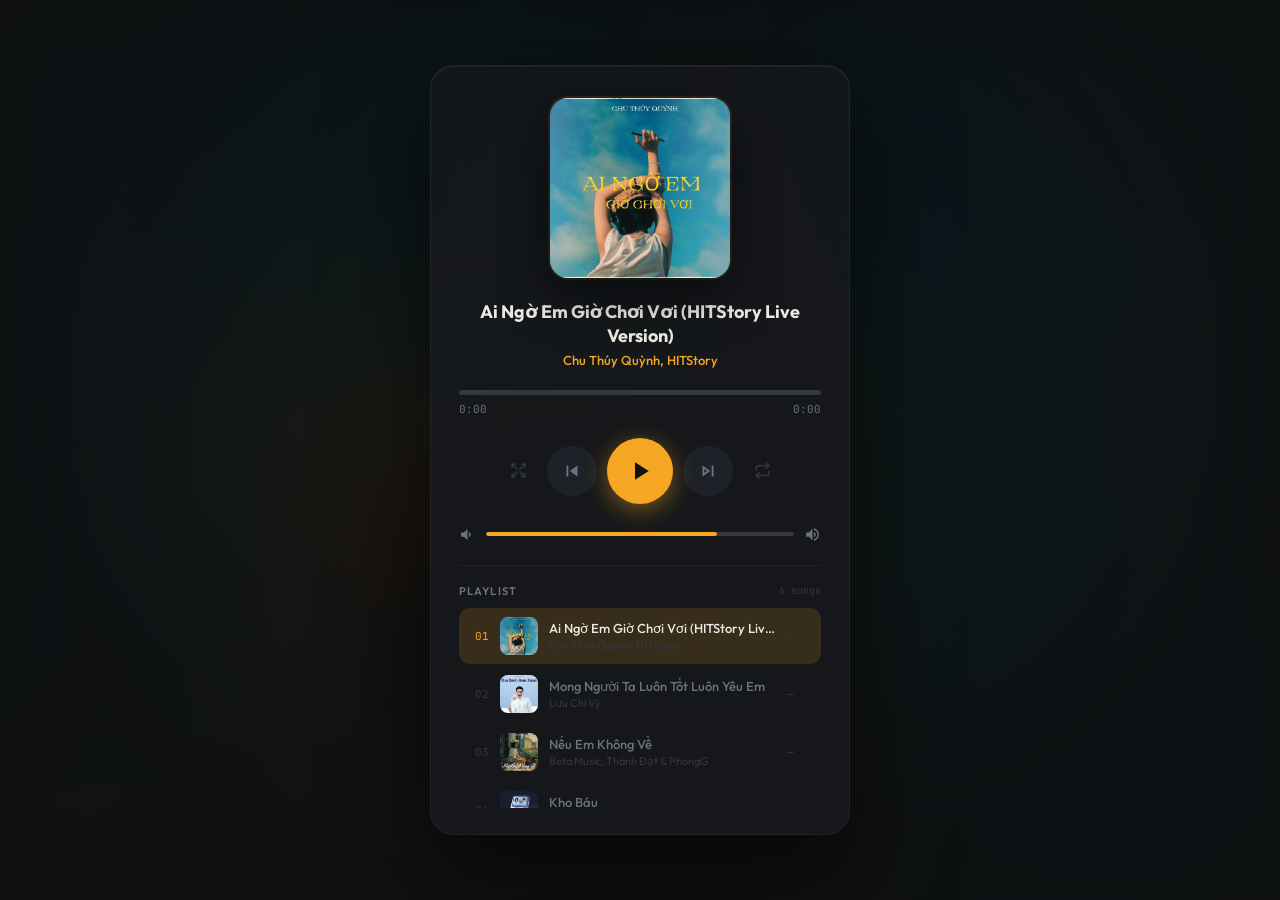
==== index.html @ 65cb4add "Update index.html" ====
<!DOCTYPE html>
<html lang="en">
<head>
<meta charset="UTF-8" />
<meta name="viewport" content="width=device-width, initial-scale=1.0" />
<title>Music Player</title>

<!--
╔══════════════════════════════════════════════════════════════╗
║                  🎵 HOW TO ADD A SONG                       ║
╠══════════════════════════════════════════════════════════════╣
║                                                              ║
║  STEP 1 — Copy your .mp3 into this folder                   ║
║  STEP 2 — Copy your cover image into this folder            ║
║  STEP 3 — Add one block to the SONGS list below             ║
║  STEP 4 — Save this file and open it in browser             ║
║                                                              ║
║  That's it! No server, no terminal, no conversion needed.   ║
║                                                              ║
║  ✅ Works by double-clicking index.html                      ║
║  ✅ Works on GitHub Pages                                    ║
║  ✅ Covers show on GitHub Pages (free hosting)              ║
║  ✅ Covers show a nice letter placeholder locally           ║
║     (browser security blocks local images — see README)     ║
╚══════════════════════════════════════════════════════════════╝
-->

<script>
/* ============================================================
   ★  SONGS LIST — EDIT THIS TO ADD / REMOVE SONGS  ★
   ============================================================

   Each song needs:
     title  → name shown in the player
     artist → artist name shown in the player
     audio  → your .mp3 filename  (must be in same folder)
     cover  → your cover filename (must be in same folder)
              use '' if you have no cover

   TO ADD A SONG:
     ① Copy your .mp3 and cover image into this folder
     ② Copy one block below (the lines between { and },)
     ③ Paste it after the last song, before the ];
     ④ Update the 4 fields with your song's info
     ⑤ Save → open/refresh in browser

   ============================================================ */

const SONGS = [

  // ── Song 1 ──────────────────────────────────────────────────
  {
    title:  'Ai Ngờ Em Giờ Chơi Vơi (HITStory Live Version)',
    artist: 'Chu Thúy Quỳnh, HITStory',
    audio:  'song1.mp3',
    cover:  'cover1.jpg',
  },

  // ── Song 2 ──────────────────────────────────────────────────
  {
    title:  'Mong Người Ta Luôn Tốt Luôn Yêu Em',
    artist: 'Lưu Chí Vỹ',
    audio:  'song2.mp3',
    cover:  'cover2.jpg',
  },

  // ── Song 3 ──────────────────────────────────────────────────
  {
    title:  'Nếu Em Không Về',
    artist: 'Beta Music, Thành Đạt & PhongG',
    audio:  'song3.mp3',
    cover:  'cover3.jpg',
  },

   // ── Song 4 ──────────────────────────────────────────────────
  {
    title:  'Kho Báu',
    artist: '(S)TRONG',
    audio:  'song4.mp3',
    cover:  'cover4.jpg',
  },

   // ── Song 5 ──────────────────────────────────────────────────
  {
    title:  'Vô Giá',
    artist: 'Minh Vương M4U & H2O Music',
    audio:  'song5.mp3',
    cover:  'cover5.jpg',
  },

    // ── Song 6 ──────────────────────────────────────────────────
  {
    title:  'Nếu Như Ta Chẳng Còn (feat. A Ướt Mi)',
    artist: 'RPT MCK',
    audio:  'song6.mp3',
    cover:  'cover6.jpg',
  },
   
]; /* ← do not delete this line */
</script>

<!-- ============================================================
     Everything below is the player. You don't need to edit it.
     ============================================================ -->

<link rel="preconnect" href="https://fonts.googleapis.com" />
<link href="https://fonts.googleapis.com/css2?family=Outfit:wght@400;500;600;700&family=JetBrains+Mono:wght@400;500&display=swap" rel="stylesheet" />

<style>
/* ── Design tokens ─────────────────────────────────────── */
:root {
  --bg:      #0f1011;
  --card:    rgba(22,24,28,0.92);
  --s1:      #1e2127;
  --s2:      #272b33;
  --gold:    #f5a623;
  --goldlt:  #ffc76b;
  --golddim: rgba(245,166,35,0.15);
  --text:    #edeae3;
  --muted:   #6b7280;
  --dim:     #35383f;
  --border:  rgba(255,255,255,0.06);
  --font:    'Outfit', system-ui, sans-serif;
  --mono:    'JetBrains Mono', monospace;
  --ease:    cubic-bezier(.4,0,.2,1);
}

/* ── Reset ─────────────────────────────────────────────── */
*,*::before,*::after { box-sizing:border-box; margin:0; padding:0; }
html,body { height:100%; }
button { cursor:pointer; border:none; background:none; font-family:inherit; color:inherit; }
ul { list-style:none; }
img { display:block; }

body {
  font-family: var(--font);
  background: var(--bg);
  color: var(--text);
  min-height: 100vh;
  display: flex;
  align-items: center;
  justify-content: center;
  overflow: hidden;
  -webkit-font-smoothing: antialiased;
}

/* ── Blurred background ─────────────────────────────────── */
.bg {
  position: fixed; inset: -60px;
  background-size: cover;
  background-position: center;
  filter: blur(70px) saturate(1.5) brightness(0.25);
  transition: background-image 0.8s ease;
  z-index: 0;
}
.bg-overlay {
  position: fixed; inset: 0;
  background: radial-gradient(ellipse at 50% 40%,
    rgba(15,16,17,0.4) 0%, rgba(15,16,17,0.93) 70%);
  z-index: 1;
}

/* ── Card ───────────────────────────────────────────────── */
.card {
  position: relative; z-index: 2;
  width: min(420px, calc(100vw - 32px));
  background: var(--card);
  border: 1px solid var(--border);
  border-radius: 24px;
  padding: 32px 28px 26px;
  backdrop-filter: blur(28px);
  -webkit-backdrop-filter: blur(28px);
  box-shadow: 0 40px 100px rgba(0,0,0,0.6),
              inset 0 1px 0 rgba(255,255,255,0.05);
  display: flex; flex-direction: column; gap: 22px;
  margin: 16px;
}

/* ── Album art ──────────────────────────────────────────── */
.art-wrap {
  position: relative;
  width: 180px; height: 180px;
  margin: 0 auto;
}

/* Real cover image */
.art-img {
  width: 100%; height: 100%;
  border-radius: 18px;
  object-fit: cover;
  box-shadow: 0 16px 48px rgba(0,0,0,0.55),
              0 0 0 2px rgba(245,166,35,0.12);
  transition: opacity 0.35s ease;
  position: absolute; inset: 0;
}
.art-img.fading { opacity: 0; }
.art-img.hidden { opacity: 0; pointer-events: none; }

/* Fallback placeholder (shown when cover can't load) */
.art-placeholder {
  width: 100%; height: 100%;
  border-radius: 18px;
  display: flex; align-items: center; justify-content: center;
  font-size: 72px; font-weight: 700; color: rgba(255,255,255,0.15);
  background: linear-gradient(135deg, var(--s2) 0%, var(--s1) 100%);
  box-shadow: 0 16px 48px rgba(0,0,0,0.55),
              0 0 0 2px rgba(245,166,35,0.12);
  position: absolute; inset: 0;
  transition: opacity 0.35s ease;
  user-select: none;
}
.art-placeholder.hidden { opacity: 0; pointer-events: none; }

/* Spinning gold ring while playing */
.art-ring {
  position: absolute; inset: -7px;
  border-radius: 25px;
  border: 2px solid transparent;
  border-top-color: var(--gold);
  border-right-color: var(--goldlt);
  opacity: 0; pointer-events: none;
  animation: spin 3s linear infinite;
  transition: opacity 0.3s ease;
}
body.playing .art-ring { opacity: 0.6; }
@keyframes spin { to { transform: rotate(360deg); } }

/* ── Song info ──────────────────────────────────────────── */
.info { text-align: center; }
.song-title {
  font-size: 18px; font-weight: 700; line-height: 1.3;
  display: -webkit-box;
  -webkit-line-clamp: 2; -webkit-box-orient: vertical;
  overflow: hidden;
}
.song-artist { margin-top: 5px; font-size: 13px; font-weight: 500; color: var(--gold); }

/* ── Progress ───────────────────────────────────────────── */
.progress-wrap { display: flex; flex-direction: column; gap: 7px; }
.progress-bar {
  height: 5px; background: var(--dim); border-radius: 5px;
  cursor: pointer; overflow: hidden;
}
.progress-fill {
  height: 100%; width: 0%;
  background: linear-gradient(90deg, var(--gold), var(--goldlt));
  border-radius: 5px; pointer-events: none;
}
.times {
  display: flex; justify-content: space-between;
  font-family: var(--mono); font-size: 11px; color: var(--muted);
}

/* ── Controls ───────────────────────────────────────────── */
.controls { display: flex; align-items: center; justify-content: center; gap: 10px; }
.btn {
  display: flex; align-items: center; justify-content: center;
  border-radius: 50%; color: var(--muted);
  transition: transform 0.15s var(--ease), background 0.15s var(--ease), color 0.15s var(--ease);
  flex-shrink: 0;
}
.btn svg { width: 22px; height: 22px; display: block; }
.btn:hover  { transform: scale(1.1);  color: var(--text); }
.btn:active { transform: scale(0.94); }

.btn-md { width: 50px; height: 50px; background: var(--s1); }
.btn-md:hover { background: var(--s2); }

.btn-play {
  width: 66px; height: 66px; background: var(--gold); color: #111;
  box-shadow: 0 6px 24px rgba(245,166,35,0.45);
  position: relative;
}
/* Both icons overlap in the center — only one visible at a time */
.btn-play svg {
  width: 30px; height: 30px;
  position: absolute;
  top: 50%; left: 50%;
  transform: translate(-50%, -50%);
  transition: opacity 0.15s ease;
}
.btn-play .icon-play  { opacity: 1; }
.btn-play .icon-pause { opacity: 0; }
.btn-play.is-playing .icon-play  { opacity: 0; }
.btn-play.is-playing .icon-pause { opacity: 1; }
.btn-play:hover { background: var(--goldlt); color: #111; box-shadow: 0 8px 32px rgba(245,166,35,0.6); }

.btn-sm { width: 38px; height: 38px; color: var(--dim); }
.btn-sm svg { width: 17px; height: 17px; }
.btn-sm.active { color: var(--gold); }

/* ── Volume ─────────────────────────────────────────────── */
.volume-row { display: flex; align-items: center; gap: 10px; }
.vol-icon { width: 17px; height: 17px; color: var(--muted); flex-shrink: 0; }
.vol-bar { flex:1; height:4px; background:var(--dim); border-radius:4px; cursor:pointer; overflow:hidden; }
.vol-fill { height:100%; width:75%; background:var(--gold); border-radius:4px; pointer-events:none; }

/* ── Playlist ───────────────────────────────────────────── */
.playlist-wrap { border-top: 1px solid var(--border); padding-top: 18px; display: flex; flex-direction: column; gap: 10px; }
.playlist-header { display: flex; justify-content: space-between; align-items: center; }
.playlist-label { font-size:11px; font-weight:600; letter-spacing:.1em; text-transform:uppercase; color:var(--muted); }
.playlist-count { font-family:var(--mono); font-size:10px; color:var(--dim); }
.playlist {
  display: flex; flex-direction: column; gap: 2px;
  max-height: 200px; overflow-y: auto;
  scrollbar-width: thin; scrollbar-color: var(--dim) transparent;
}
.playlist::-webkit-scrollbar { width: 4px; }
.playlist::-webkit-scrollbar-thumb { background: var(--dim); border-radius: 4px; }

/* ── Playlist row ───────────────────────────────────────── */
.pl-row {
  display: flex; align-items: center; gap: 11px;
  padding: 9px 10px; border-radius: 11px; cursor: pointer;
  transition: background 0.15s var(--ease);
}
.pl-row:hover  { background: var(--s1); }
.pl-row.active { background: var(--golddim); }

.pl-num { font-family:var(--mono); font-size:11px; color:var(--dim); width:20px; text-align:right; flex-shrink:0; }
.pl-row.active .pl-num { color: var(--gold); }

/* Playlist thumbnail — same fallback trick as main art */
.pl-thumb-wrap { width:38px; height:38px; border-radius:8px; flex-shrink:0; position:relative; overflow:hidden; background:var(--s2); }
.pl-thumb { width:100%; height:100%; object-fit:cover; position:absolute; inset:0; }
.pl-thumb.hidden { display:none; }
.pl-thumb-letter {
  position:absolute; inset:0;
  display:flex; align-items:center; justify-content:center;
  font-size:16px; font-weight:700; color:rgba(255,255,255,0.2);
}
.pl-thumb-letter.hidden { display:none; }

.pl-meta { flex:1; min-width:0; }
.pl-name { font-size:13px; font-weight:500; color:var(--muted); white-space:nowrap; overflow:hidden; text-overflow:ellipsis; }
.pl-row.active .pl-name { color: var(--text); }
.pl-artist { font-size:11px; color:var(--dim); margin-top:2px; white-space:nowrap; overflow:hidden; text-overflow:ellipsis; }
.pl-dur { font-family:var(--mono); font-size:11px; color:var(--dim); flex-shrink:0; }
.pl-dot { width:6px; height:6px; border-radius:50%; background:var(--gold); flex-shrink:0; opacity:0; transition:opacity 0.2s; }
.pl-row.active.playing .pl-dot { opacity:1; animation:blink 1.4s ease-in-out infinite; }
@keyframes blink { 0%,100%{transform:scale(1);opacity:1} 50%{transform:scale(0.6);opacity:0.4} }

/* ── Mobile ─────────────────────────────────────────────── */
@media (max-width:480px) {
  .card { padding:24px 18px 20px; gap:18px; }
  .art-wrap { width:148px; height:148px; }
  .song-title { font-size:16px; }
  .btn-play { width:58px; height:58px; }
  .btn-md   { width:44px; height:44px; }
}
:focus-visible { outline:2px solid var(--gold); outline-offset:3px; border-radius:6px; }
@media (prefers-reduced-motion:reduce) {
  *,*::before,*::after { animation-duration:0.001ms!important; transition-duration:0.001ms!important; }
}
</style>
</head>
<body>

<div class="bg" id="bg"></div>
<div class="bg-overlay"></div>

<div class="card">

  <!-- Art -->
  <div class="art-wrap">
    <div class="art-placeholder" id="artPlaceholder">A</div>
    <img  class="art-img hidden" id="artImg" src="" alt="cover" />
    <div  class="art-ring"></div>
  </div>

  <!-- Info -->
  <div class="info">
    <h1 class="song-title"  id="songTitle">—</h1>
    <p  class="song-artist" id="songArtist">—</p>
  </div>

  <!-- Progress -->
  <div class="progress-wrap">
    <div class="progress-bar" id="progressBar">
      <div class="progress-fill" id="progressFill"></div>
    </div>
    <div class="times">
      <span id="timeCurrent">0:00</span>
      <span id="timeTotal">0:00</span>
    </div>
  </div>

  <!-- Controls -->
  <div class="controls">
    <button class="btn btn-sm" id="btnShuffle" title="Shuffle">
      <svg viewBox="0 0 24 24" fill="none" stroke="currentColor" stroke-width="2" stroke-linecap="round" stroke-linejoin="round">
        <polyline points="16 3 21 3 21 8"/><line x1="21" y1="3" x2="14" y2="10"/>
        <polyline points="8 3 3 3 3 8"/><line x1="3" y1="3" x2="10" y2="10"/>
        <polyline points="3 16 3 21 8 21"/><line x1="3" y1="21" x2="10" y2="14"/>
        <polyline points="16 21 21 21 21 16"/><line x1="21" y1="21" x2="14" y2="14"/>
      </svg>
    </button>
    <button class="btn btn-md" id="btnPrev" title="Previous">
      <svg viewBox="0 0 24 24" fill="currentColor"><path d="M6 6h2v12H6zm3.5 6 8.5 6V6z"/></svg>
    </button>
    <button class="btn btn-play" id="btnPlay" title="Play">
      <svg class="icon-play"  viewBox="0 0 24 24" fill="currentColor"><path d="M8 5v14l11-7z"/></svg>
      <svg class="icon-pause" viewBox="0 0 24 24" fill="currentColor"><path d="M6 19h4V5H6v14zm8-14v14h4V5h-4z"/></svg>
    </button>
    <button class="btn btn-md" id="btnNext" title="Next">
      <svg viewBox="0 0 24 24" fill="currentColor"><path d="M6 18l8.5-6L6 6v12zm2-8.14L11.03 12 8 14.14V9.86zM16 6h2v12h-2z"/></svg>
    </button>
    <button class="btn btn-sm" id="btnRepeat" title="Repeat">
      <svg viewBox="0 0 24 24" fill="none" stroke="currentColor" stroke-width="2" stroke-linecap="round" stroke-linejoin="round">
        <polyline points="17 1 21 5 17 9"/><path d="M3 11V9a4 4 0 0 1 4-4h14"/>
        <polyline points="7 23 3 19 7 15"/><path d="M21 13v2a4 4 0 0 1-4 4H3"/>
      </svg>
    </button>
  </div>

  <!-- Volume -->
  <div class="volume-row">
    <svg class="vol-icon" viewBox="0 0 24 24" fill="currentColor">
      <path d="M3 9v6h4l5 5V4L7 9H3zm13.5 3c0-1.77-1.02-3.29-2.5-4.03v8.05c1.48-.73 2.5-2.25 2.5-4.02z"/>
    </svg>
    <div class="vol-bar" id="volBar"><div class="vol-fill" id="volFill"></div></div>
    <svg class="vol-icon" viewBox="0 0 24 24" fill="currentColor">
      <path d="M3 9v6h4l5 5V4L7 9H3zm13.5 3c0-1.77-1.02-3.29-2.5-4.03v8.05c1.48-.73 2.5-2.25 2.5-4.02zM14 3.23v2.06c2.89.86 5 3.54 5 6.71s-2.11 5.85-5 6.71v2.06c4.01-.91 7-4.49 7-8.77s-2.99-7.86-7-8.77z"/>
    </svg>
  </div>

  <!-- Playlist -->
  <div class="playlist-wrap">
    <div class="playlist-header">
      <span class="playlist-label">Playlist</span>
      <span class="playlist-count" id="plCount"></span>
    </div>
    <ul class="playlist" id="playlist"></ul>
  </div>

</div><!-- /.card -->

<audio id="audio" preload="auto"></audio>

<script>
/* ============================================================
   PLAYER ENGINE — no need to edit below this line
   ============================================================ */
'use strict';

const S = {
  idx:0, playing:false, shuffle:false, repeat:'none',
  volume:0.75, dragProg:false, dragVol:false,
};

const $          = id => document.getElementById(id);
const audio      = $('audio');
const bg         = $('bg');
const artImg     = $('artImg');
const artPH      = $('artPlaceholder');
const songTitle  = $('songTitle');
const songArtist = $('songArtist');
const pBar       = $('progressBar');
const pFill      = $('progressFill');
const tCur       = $('timeCurrent');
const tTot       = $('timeTotal');
const btnPlay    = $('btnPlay');
const btnPrev    = $('btnPrev');
const btnNext    = $('btnNext');
const btnShuffle = $('btnShuffle');
const btnRepeat  = $('btnRepeat');
const volBar     = $('volBar');
const volFill    = $('volFill');
const playlist   = $('playlist');
const plCount    = $('plCount');
const iconPlay   = null; // handled by CSS via .is-playing class
const iconPause  = null;

/* ── Cover loading with graceful fallback ─────────────────
   When a cover image loads successfully → show the image.
   When it fails (e.g. file:// restriction) → show the
   letter placeholder instead. No errors, no broken images.
   ────────────────────────────────────────────────────────── */
function setCover(song, imgEl, phEl) {
  if (!song.cover) {
    imgEl.classList.add('hidden');
    phEl.classList.remove('hidden');
    phEl.textContent = (song.title[0] || '♫').toUpperCase();
    return;
  }

  // Try loading the real image
  const probe = new Image();
  probe.onload = () => {
    imgEl.src = song.cover;
    imgEl.classList.remove('hidden');
    phEl.classList.add('hidden');
  };
  probe.onerror = () => {
    // Image can't load (file:// restriction) — show letter instead
    imgEl.classList.add('hidden');
    phEl.classList.remove('hidden');
    phEl.textContent = (song.title[0] || '♫').toUpperCase();
  };
  probe.src = song.cover;
}

/* ── Load track ───────────────────────────────────────────── */
function loadTrack(idx) {
  S.idx = idx;
  const song = SONGS[idx];

  audio.src = song.audio;
  audio.load();

  songTitle.textContent  = song.title;
  songArtist.textContent = song.artist;
  document.title = song.title + ' — Music Player';

  // Crossfade main art
  artImg.classList.add('fading');
  artPH.classList.add('fading');
  setTimeout(() => {
    setCover(song, artImg, artPH);
    // Also update blurred background when image loads
    if (song.cover) {
      const bgProbe = new Image();
      bgProbe.onload = () => { bg.style.backgroundImage = `url("${song.cover}")`; };
      bgProbe.onerror = () => { bg.style.backgroundImage = 'none'; };
      bgProbe.src = song.cover;
    } else {
      bg.style.backgroundImage = 'none';
    }
    artImg.classList.remove('fading');
    artPH.classList.remove('fading');
  }, 300);

  pFill.style.width      = '0%';
  tCur.textContent       = '0:00';
  tTot.textContent       = '0:00';

  document.querySelectorAll('.pl-row').forEach((r, i) => {
    r.classList.toggle('active', i === idx);
    r.classList.remove('playing');
  });
  playlist.querySelector('.pl-row.active')
    ?.scrollIntoView({ block:'nearest', behavior:'smooth' });
}

/* ── Play / Pause ─────────────────────────────────────────── */
function play() {
  audio.play().then(() => {
    S.playing = true;
    btnPlay.classList.add('is-playing');
    btnPlay.title = 'Pause';
    document.body.classList.add('playing');
    playlist.querySelector('.pl-row.active')?.classList.add('playing');
  }).catch(e => console.warn(e));
}

function pause() {
  audio.pause();
  S.playing = false;
  btnPlay.classList.remove('is-playing');
  btnPlay.title = 'Play';
  document.body.classList.remove('playing');
  document.querySelectorAll('.pl-row').forEach(r => r.classList.remove('playing'));
}

function togglePlay() { S.playing ? pause() : play(); }

/* ── Next / Prev ──────────────────────────────────────────── */
function randOther() {
  if (SONGS.length === 1) return 0;
  let r; do { r = Math.floor(Math.random() * SONGS.length); } while (r === S.idx);
  return r;
}

function playNext() {
  loadTrack(S.shuffle ? randOther() : (S.idx+1) % SONGS.length);
  play();
}

function playPrev() {
  if (audio.currentTime > 3) { audio.currentTime = 0; return; }
  loadTrack(S.shuffle ? randOther() : (S.idx-1+SONGS.length) % SONGS.length);
  play();
}

audio.addEventListener('ended', () => {
  if (S.repeat === 'one') { audio.currentTime=0; play(); }
  else if (S.repeat==='all' || S.shuffle || S.idx < SONGS.length-1) playNext();
  else pause();
});

/* ── Progress bar ─────────────────────────────────────────── */
audio.addEventListener('timeupdate', () => {
  if (S.dragProg || !audio.duration) return;
  pFill.style.width = `${(audio.currentTime/audio.duration)*100}%`;
  tCur.textContent  = fmt(audio.currentTime);
});
audio.addEventListener('loadedmetadata', () => {
  tTot.textContent = fmt(audio.duration);
  const durs = playlist.querySelectorAll('.pl-dur');
  if (durs[S.idx]) durs[S.idx].textContent = fmt(audio.duration);
});

function seekAt(e) {
  const r = pBar.getBoundingClientRect();
  const x = (e.touches?.[0]?.clientX ?? e.clientX) - r.left;
  const p = Math.max(0, Math.min(1, x/r.width));
  audio.currentTime = p * (audio.duration||0);
  pFill.style.width = `${p*100}%`;
  tCur.textContent  = fmt(audio.currentTime);
}
pBar.addEventListener('mousedown',  e => { S.dragProg=true; seekAt(e); });
pBar.addEventListener('touchstart', e => { S.dragProg=true; seekAt(e); }, {passive:true});
document.addEventListener('mousemove',  e => { if(S.dragProg) seekAt(e); });
document.addEventListener('touchmove',  e => { if(S.dragProg) seekAt(e); }, {passive:true});
document.addEventListener('mouseup',   () => S.dragProg=false);
document.addEventListener('touchend',  () => S.dragProg=false);

/* ── Volume ───────────────────────────────────────────────── */
function setVol(v) {
  v = Math.max(0, Math.min(1, v));
  S.volume = audio.volume = v;
  volFill.style.width = `${v*100}%`;
}
function volAt(e) {
  const r = volBar.getBoundingClientRect();
  setVol(((e.touches?.[0]?.clientX ?? e.clientX) - r.left) / r.width);
}
volBar.addEventListener('mousedown',  e => { S.dragVol=true; volAt(e); });
volBar.addEventListener('touchstart', e => { S.dragVol=true; volAt(e); }, {passive:true});
document.addEventListener('mousemove',  e => { if(S.dragVol) volAt(e); });
document.addEventListener('touchmove',  e => { if(S.dragVol) volAt(e); }, {passive:true});
document.addEventListener('mouseup',   () => S.dragVol=false);
document.addEventListener('touchend',  () => S.dragVol=false);
setVol(0.75);

/* ── Shuffle & Repeat ─────────────────────────────────────── */
btnShuffle.addEventListener('click', () => {
  S.shuffle = !S.shuffle;
  btnShuffle.classList.toggle('active', S.shuffle);
});
btnRepeat.addEventListener('click', () => {
  S.repeat = {none:'one',one:'all',all:'none'}[S.repeat];
  btnRepeat.classList.toggle('active', S.repeat !== 'none');
  let b = btnRepeat.querySelector('.rpt-b');
  if (S.repeat === 'one') {
    if (!b) {
      b = Object.assign(document.createElement('span'), {className:'rpt-b', textContent:'1'});
      Object.assign(b.style, {position:'absolute',top:'1px',right:'1px',fontSize:'8px',fontWeight:'700',color:'var(--gold)',lineHeight:'1'});
      btnRepeat.style.position = 'relative';
      btnRepeat.appendChild(b);
    }
  } else b?.remove();
});

/* ── Button listeners ─────────────────────────────────────── */
btnPlay.addEventListener('click', togglePlay);
btnPrev.addEventListener('click', playPrev);
btnNext.addEventListener('click', playNext);

/* ── Keyboard shortcuts ───────────────────────────────────── */
document.addEventListener('keydown', e => {
  if (['INPUT','SELECT','TEXTAREA'].includes(e.target.tagName)) return;
  if (e.code==='Space')     { e.preventDefault(); togglePlay(); }
  if (e.code==='ArrowRight' && (e.ctrlKey||e.metaKey)) { e.preventDefault(); playNext(); }
  if (e.code==='ArrowLeft'  && (e.ctrlKey||e.metaKey)) { e.preventDefault(); playPrev(); }
  if (e.code==='ArrowUp')   { e.preventDefault(); setVol(S.volume+0.05); }
  if (e.code==='ArrowDown') { e.preventDefault(); setVol(S.volume-0.05); }
  if (e.code==='KeyM')      audio.muted = !audio.muted;
  if (e.code==='KeyS')      btnShuffle.click();
});

/* ── Media Session (OS lock screen) ──────────────────────── */
audio.addEventListener('play', () => {
  if (!('mediaSession' in navigator)) return;
  const s = SONGS[S.idx];
  navigator.mediaSession.metadata = new MediaMetadata({title:s.title, artist:s.artist});
  navigator.mediaSession.setActionHandler('play',          play);
  navigator.mediaSession.setActionHandler('pause',         pause);
  navigator.mediaSession.setActionHandler('nexttrack',     playNext);
  navigator.mediaSession.setActionHandler('previoustrack', playPrev);
});

/* ── Build playlist ───────────────────────────────────────── */
function buildPlaylist() {
  playlist.innerHTML = '';
  plCount.textContent = `${SONGS.length} song${SONGS.length!==1?'s':''}`;

  SONGS.forEach((s, i) => {
    const li = document.createElement('li');
    li.className = `pl-row${i===0?' active':''}`;

    // Playlist thumbnail with same fallback as main art
    const thumbWrap = document.createElement('div');
    thumbWrap.className = 'pl-thumb-wrap';
    const thumbImg = document.createElement('img');
    thumbImg.className = 'pl-thumb hidden';
    const thumbLetter = document.createElement('div');
    thumbLetter.className = 'pl-thumb-letter';
    thumbLetter.textContent = (s.title[0]||'♫').toUpperCase();
    thumbWrap.append(thumbImg, thumbLetter);

    if (s.cover) {
      const probe = new Image();
      probe.onload = () => {
        thumbImg.src = s.cover;
        thumbImg.classList.remove('hidden');
        thumbLetter.classList.add('hidden');
      };
      probe.src = s.cover;
    }

    li.innerHTML = `
      <span class="pl-num">${String(i+1).padStart(2,'0')}</span>
      <div class="pl-meta">
        <div class="pl-name">${esc(s.title)}</div>
        <div class="pl-artist">${esc(s.artist)}</div>
      </div>
      <span class="pl-dur">—</span>
      <span class="pl-dot"></span>
    `;
    li.insertBefore(thumbWrap, li.children[1]);

    li.addEventListener('click', () => {
      if (i===S.idx) { togglePlay(); return; }
      loadTrack(i); play();
    });
    playlist.appendChild(li);
  });
}

/* ── Helpers ──────────────────────────────────────────────── */
function fmt(s) {
  if (!s||isNaN(s)) return '0:00';
  return `${Math.floor(s/60)}:${String(Math.floor(s%60)).padStart(2,'0')}`;
}
function esc(s) {
  return String(s).replace(/&/g,'&amp;').replace(/</g,'&lt;')
                  .replace(/>/g,'&gt;').replace(/"/g,'&quot;');
}

/* ── Init ─────────────────────────────────────────────────── */
buildPlaylist();
loadTrack(0);
</script>
</body>
</html>
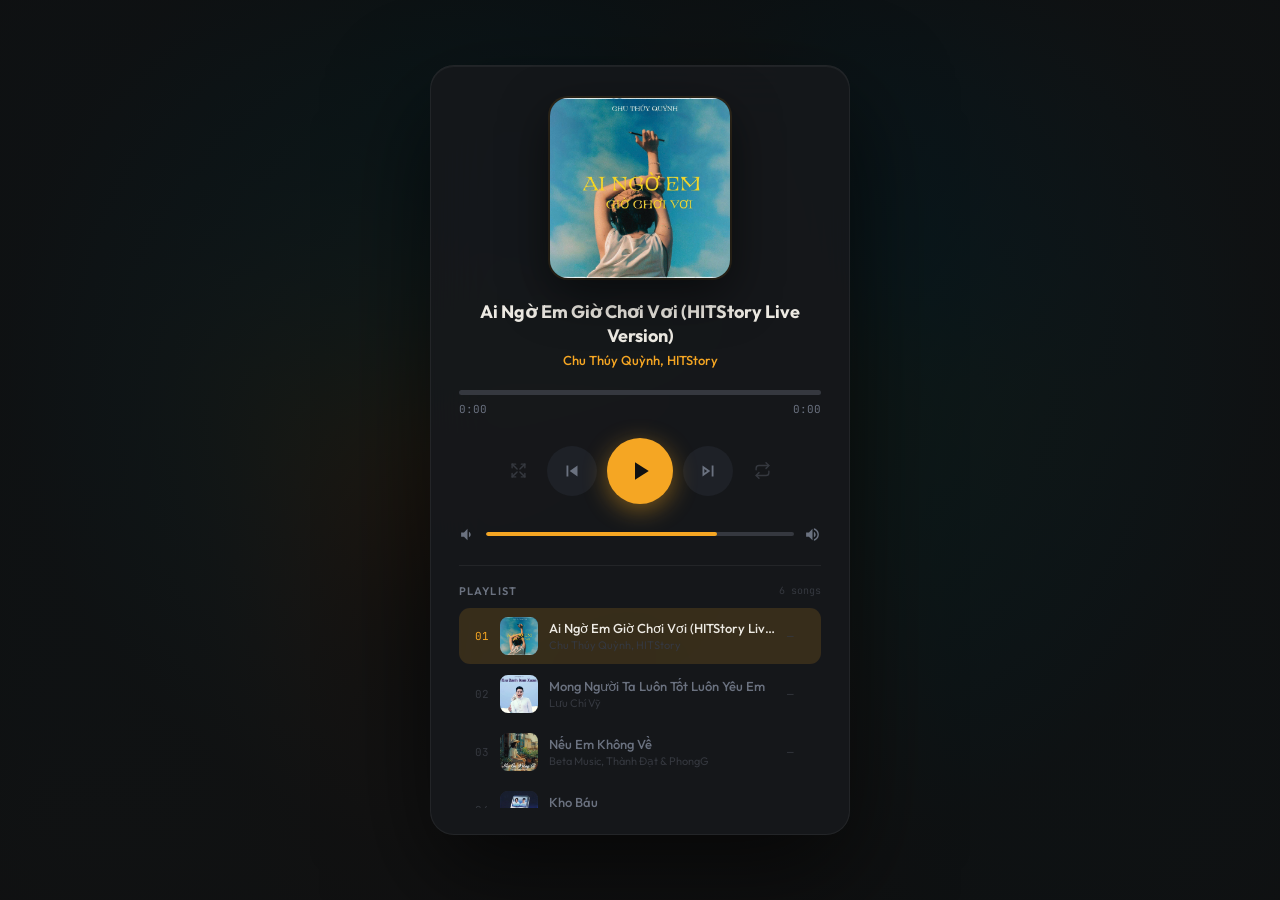
==== commit 96a007e4: "Add files via upload" ====
--- a/index.html
+++ b/index.html
@@ -544,13 +544,28 @@
 
 /* ── Play / Pause ─────────────────────────────────────────── */
 function play() {
-  audio.play().then(() => {
-    S.playing = true;
-    btnPlay.classList.add('is-playing');
-    btnPlay.title = 'Pause';
-    document.body.classList.add('playing');
-    playlist.querySelector('.pl-row.active')?.classList.add('playing');
-  }).catch(e => console.warn(e));
+  // If the audio src hasn't loaded yet, wait for it to be ready first
+  if (audio.readyState < 2) {
+    const onReady = () => {
+      audio.removeEventListener('canplay', onReady);
+      audio.play().then(() => {
+        S.playing = true;
+        btnPlay.classList.add('is-playing');
+        btnPlay.title = 'Pause';
+        document.body.classList.add('playing');
+        playlist.querySelector('.pl-row.active')?.classList.add('playing');
+      }).catch(e => console.warn('Play error:', e));
+    };
+    audio.addEventListener('canplay', onReady);
+  } else {
+    audio.play().then(() => {
+      S.playing = true;
+      btnPlay.classList.add('is-playing');
+      btnPlay.title = 'Pause';
+      document.body.classList.add('playing');
+      playlist.querySelector('.pl-row.active')?.classList.add('playing');
+    }).catch(e => console.warn('Play error:', e));
+  }
 }
 
 function pause() {
@@ -572,13 +587,15 @@
 }
 
 function playNext() {
-  loadTrack(S.shuffle ? randOther() : (S.idx+1) % SONGS.length);
+  const next = S.shuffle ? randOther() : (S.idx+1) % SONGS.length;
+  loadTrack(next);
   play();
 }
 
 function playPrev() {
   if (audio.currentTime > 3) { audio.currentTime = 0; return; }
-  loadTrack(S.shuffle ? randOther() : (S.idx-1+SONGS.length) % SONGS.length);
+  const prev = S.shuffle ? randOther() : (S.idx-1+SONGS.length) % SONGS.length;
+  loadTrack(prev);
   play();
 }
 
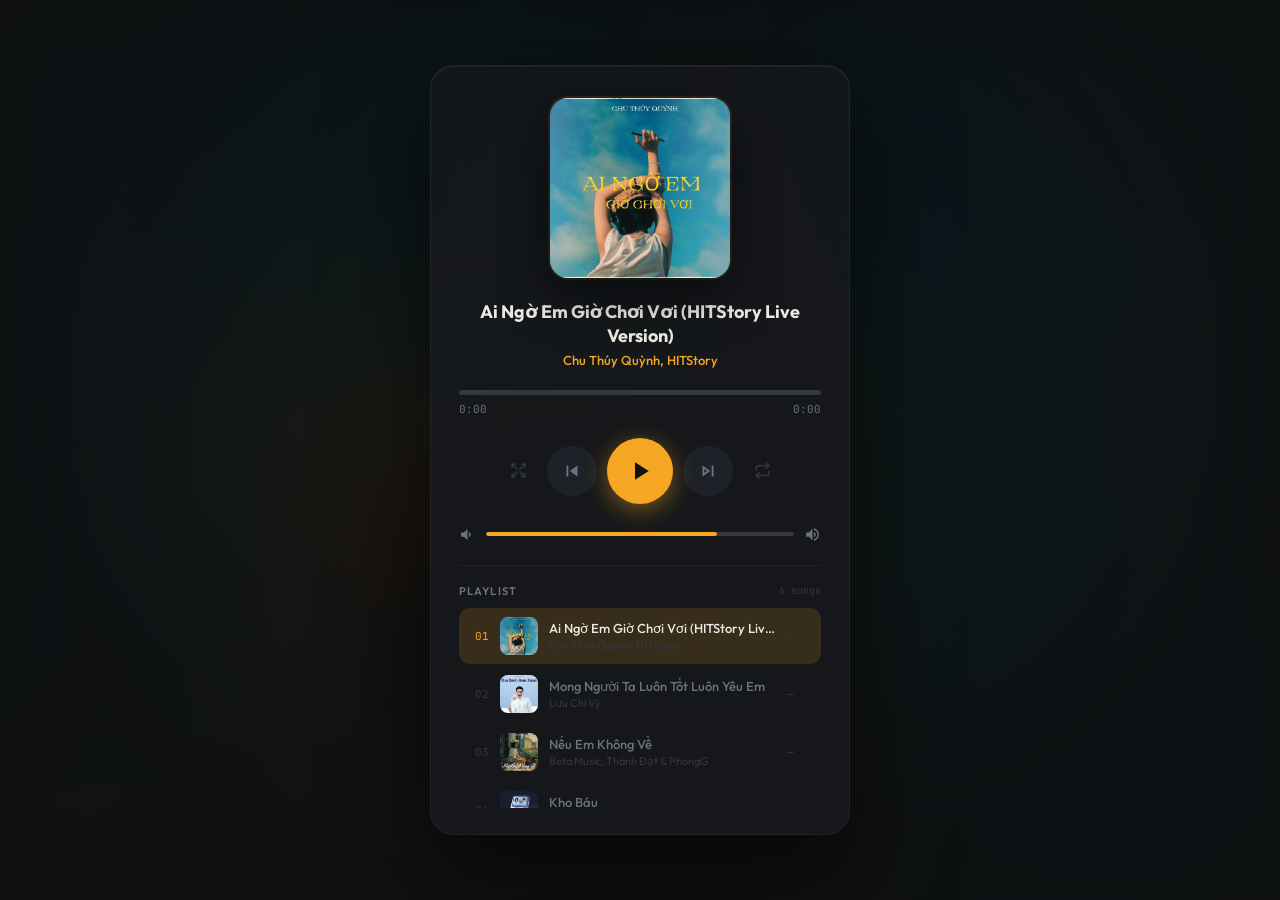
==== commit 43c20207: "Update index.html" ====
--- a/index.html
+++ b/index.html
@@ -75,7 +75,7 @@
    // ── Song 4 ──────────────────────────────────────────────────
   {
     title:  'Kho Báu',
-    artist: '(S)TRONG',
+    artist: 'STRONG',
     audio:  'song4.mp3',
     cover:  'cover4.jpg',
   },
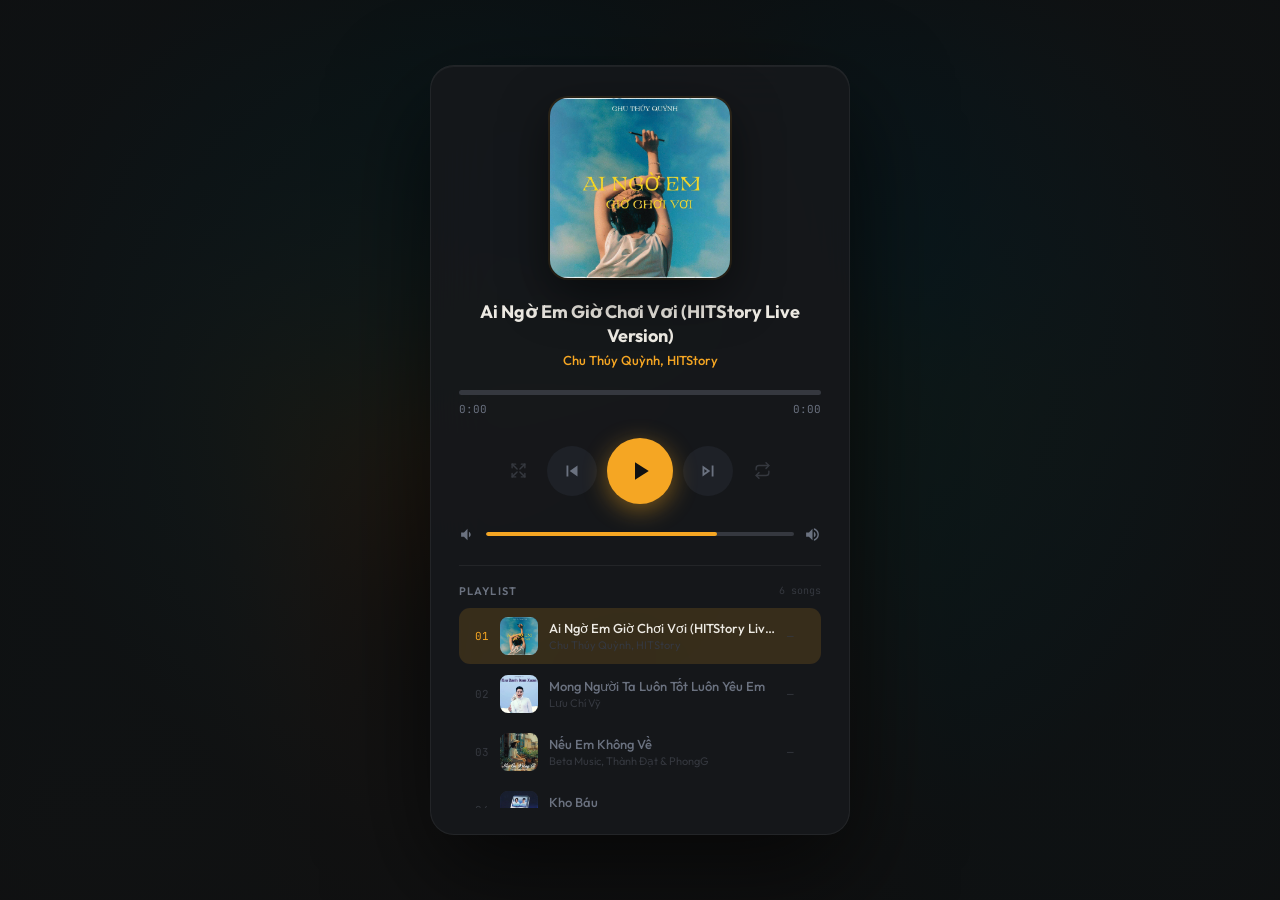
==== commit 3e8221aa: "Add files via upload" ====
--- a/index.html
+++ b/index.html
@@ -3,6 +3,10 @@
 <head>
 <meta charset="UTF-8" />
 <meta name="viewport" content="width=device-width, initial-scale=1.0" />
+<!-- v2 -->
+<meta http-equiv="Cache-Control" content="no-cache, no-store, must-revalidate" />
+<meta http-equiv="Pragma" content="no-cache" />
+<meta http-equiv="Expires" content="0" />
 <title>Music Player</title>
 
 <!--
@@ -505,6 +509,10 @@
   S.idx = idx;
   const song = SONGS[idx];
 
+  // Remove any stale canplay listener before changing src
+  audio.removeEventListener('canplay', S._onCanPlay);
+  S._onCanPlay = null;
+
   audio.src = song.audio;
   audio.load();
 
@@ -517,7 +525,6 @@
   artPH.classList.add('fading');
   setTimeout(() => {
     setCover(song, artImg, artPH);
-    // Also update blurred background when image loads
     if (song.cover) {
       const bgProbe = new Image();
       bgProbe.onload = () => { bg.style.backgroundImage = `url("${song.cover}")`; };
@@ -530,41 +537,50 @@
     artPH.classList.remove('fading');
   }, 300);
 
-  pFill.style.width      = '0%';
-  tCur.textContent       = '0:00';
-  tTot.textContent       = '0:00';
+  pFill.style.width = '0%';
+  tCur.textContent  = '0:00';
+  tTot.textContent  = '0:00';
 
   document.querySelectorAll('.pl-row').forEach((r, i) => {
     r.classList.toggle('active', i === idx);
     r.classList.remove('playing');
   });
   playlist.querySelector('.pl-row.active')
-    ?.scrollIntoView({ block:'nearest', behavior:'smooth' });
+    ?.scrollIntoView({ block: 'nearest', behavior: 'smooth' });
 }
 
 /* ── Play / Pause ─────────────────────────────────────────── */
+// Store the pending canplay handler on S so it can be cancelled
+S._onCanPlay = null;
+
+function _startPlaying() {
+  audio.play().then(() => {
+    S.playing = true;
+    btnPlay.classList.add('is-playing');
+    btnPlay.title = 'Pause';
+    document.body.classList.add('playing');
+    playlist.querySelector('.pl-row.active')?.classList.add('playing');
+  }).catch(e => console.warn('Play error:', e));
+}
+
 function play() {
-  // If the audio src hasn't loaded yet, wait for it to be ready first
-  if (audio.readyState < 2) {
-    const onReady = () => {
-      audio.removeEventListener('canplay', onReady);
-      audio.play().then(() => {
-        S.playing = true;
-        btnPlay.classList.add('is-playing');
-        btnPlay.title = 'Pause';
-        document.body.classList.add('playing');
-        playlist.querySelector('.pl-row.active')?.classList.add('playing');
-      }).catch(e => console.warn('Play error:', e));
+  // Cancel any previously queued canplay handler
+  if (S._onCanPlay) {
+    audio.removeEventListener('canplay', S._onCanPlay);
+    S._onCanPlay = null;
+  }
+
+  if (audio.readyState >= 2) {
+    // Already has enough data — play immediately
+    _startPlaying();
+  } else {
+    // Wait for audio to be ready, then play
+    S._onCanPlay = () => {
+      audio.removeEventListener('canplay', S._onCanPlay);
+      S._onCanPlay = null;
+      _startPlaying();
     };
-    audio.addEventListener('canplay', onReady);
-  } else {
-    audio.play().then(() => {
-      S.playing = true;
-      btnPlay.classList.add('is-playing');
-      btnPlay.title = 'Pause';
-      document.body.classList.add('playing');
-      playlist.querySelector('.pl-row.active')?.classList.add('playing');
-    }).catch(e => console.warn('Play error:', e));
+    audio.addEventListener('canplay', S._onCanPlay);
   }
 }
 
